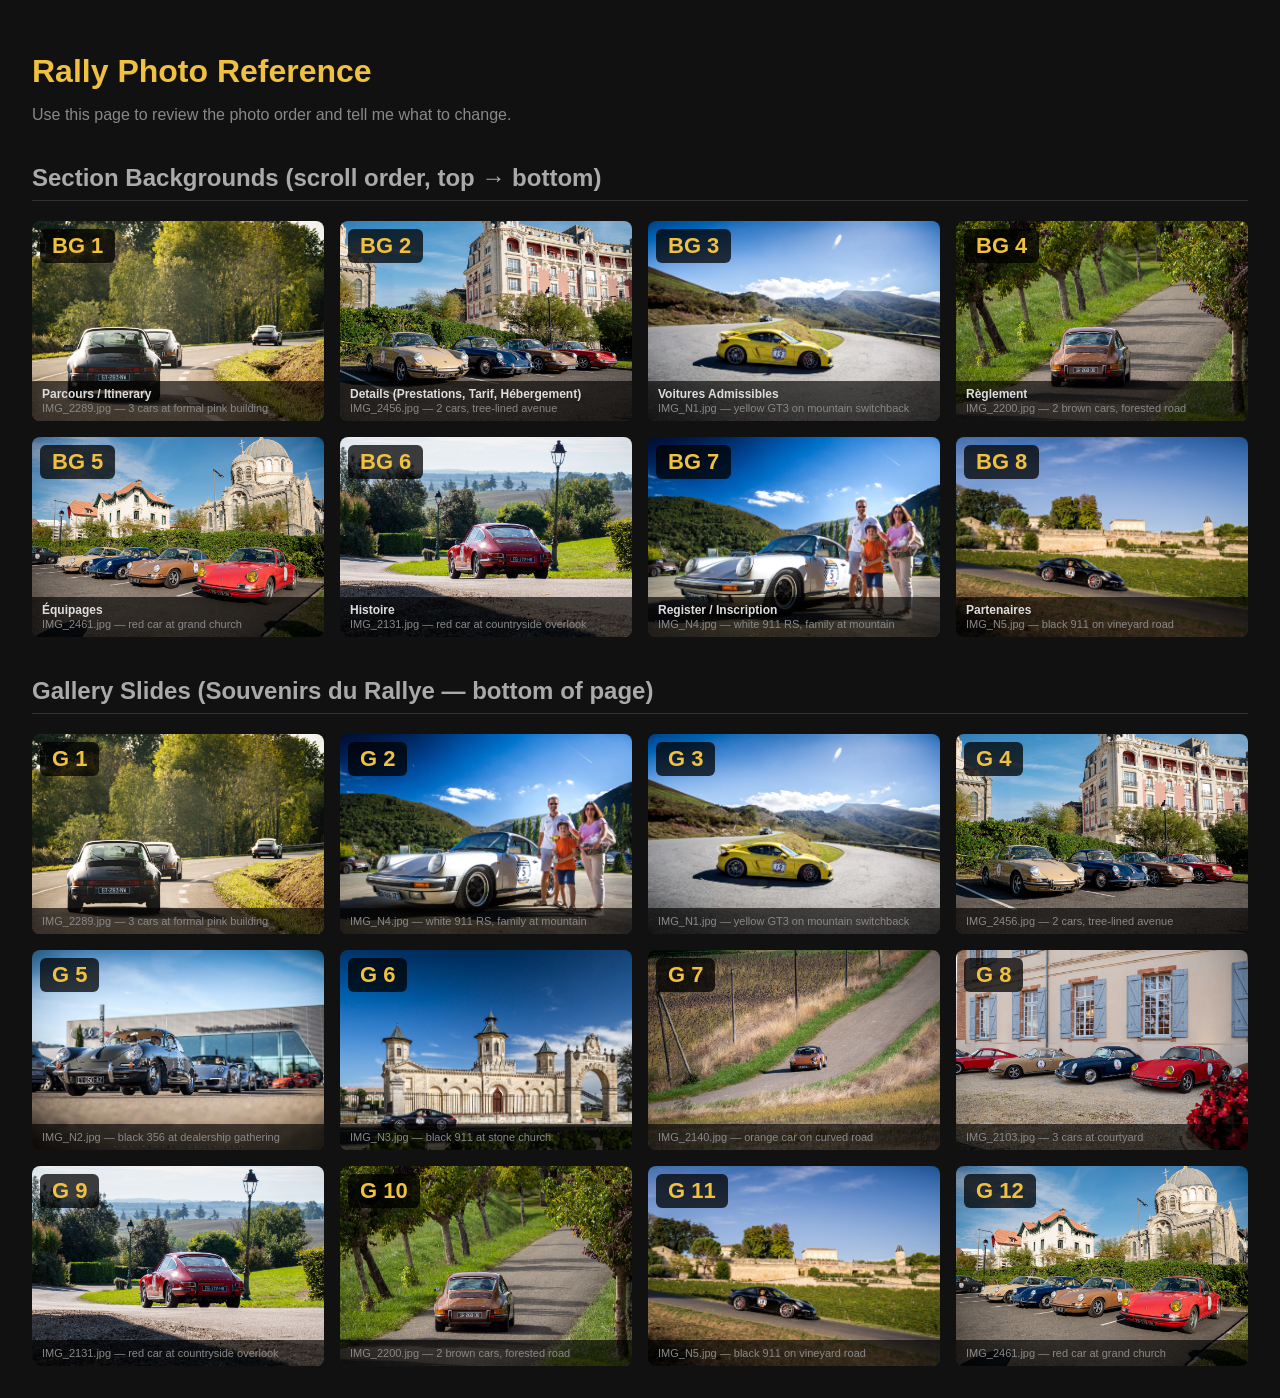
==== photo-reference.html @ 3733bbe3 "Add 5 new rally photos and refresh photo order for backgrounds and gallery - Add IMG_N1–N5 (mountain" ====
<!DOCTYPE html>
<html lang="en">
<head>
<meta charset="UTF-8">
<title>Rally Photo Reference</title>
<style>
  body { background: #111; color: #fff; font-family: sans-serif; padding: 24px; }
  h1 { color: #f0c040; margin-bottom: 8px; }
  h2 { color: #aaa; border-bottom: 1px solid #333; padding-bottom: 8px; margin-top: 40px; }
  .grid { display: grid; grid-template-columns: repeat(auto-fill, minmax(280px, 1fr)); gap: 16px; margin-top: 16px; }
  .card { position: relative; border-radius: 8px; overflow: hidden; background: #222; }
  .card img { width: 100%; height: 200px; object-fit: cover; display: block; }
  .label { position: absolute; top: 8px; left: 8px; background: rgba(0,0,0,0.75); color: #f0c040; font-size: 22px; font-weight: bold; padding: 4px 12px; border-radius: 6px; }
  .sublabel { position: absolute; bottom: 0; left: 0; right: 0; background: rgba(0,0,0,0.65); color: #ddd; font-size: 12px; padding: 6px 10px; }
  .section-name { color: #888; font-size: 11px; }
</style>
</head>
<body>

<h1>Rally Photo Reference</h1>
<p style="color:#888">Use this page to review the photo order and tell me what to change.</p>

<h2>Section Backgrounds (scroll order, top → bottom)</h2>
<div class="grid">

  <div class="card">
    <img src="img/provence/rally/IMG_2289.jpg">
    <div class="label">BG 1</div>
    <div class="sublabel"><b>Parcours / Itinerary</b><br><span class="section-name">IMG_2289.jpg — 3 cars at formal pink building</span></div>
  </div>

  <div class="card">
    <img src="img/provence/rally/IMG_2456.jpg">
    <div class="label">BG 2</div>
    <div class="sublabel"><b>Details (Prestations, Tarif, Hébergement)</b><br><span class="section-name">IMG_2456.jpg — 2 cars, tree-lined avenue</span></div>
  </div>

  <div class="card">
    <img src="img/provence/rally/IMG_N1.jpg">
    <div class="label">BG 3</div>
    <div class="sublabel"><b>Voitures Admissibles</b><br><span class="section-name">IMG_N1.jpg — yellow GT3 on mountain switchback</span></div>
  </div>

  <div class="card">
    <img src="img/provence/rally/IMG_2200.jpg">
    <div class="label">BG 4</div>
    <div class="sublabel"><b>Règlement</b><br><span class="section-name">IMG_2200.jpg — 2 brown cars, forested road</span></div>
  </div>

  <div class="card">
    <img src="img/provence/rally/IMG_2461.jpg">
    <div class="label">BG 5</div>
    <div class="sublabel"><b>Équipages</b><br><span class="section-name">IMG_2461.jpg — red car at grand church</span></div>
  </div>

  <div class="card">
    <img src="img/provence/rally/IMG_2131.jpg">
    <div class="label">BG 6</div>
    <div class="sublabel"><b>Histoire</b><br><span class="section-name">IMG_2131.jpg — red car at countryside overlook</span></div>
  </div>

  <div class="card">
    <img src="img/provence/rally/IMG_N4.jpg">
    <div class="label">BG 7</div>
    <div class="sublabel"><b>Register / Inscription</b><br><span class="section-name">IMG_N4.jpg — white 911 RS, family at mountain</span></div>
  </div>

  <div class="card">
    <img src="img/provence/rally/IMG_N5.jpg">
    <div class="label">BG 8</div>
    <div class="sublabel"><b>Partenaires</b><br><span class="section-name">IMG_N5.jpg — black 911 on vineyard road</span></div>
  </div>

</div>

<h2>Gallery Slides (Souvenirs du Rallye — bottom of page)</h2>
<div class="grid">

  <div class="card">
    <img src="img/provence/rally/IMG_2289.jpg">
    <div class="label">G 1</div>
    <div class="sublabel"><span class="section-name">IMG_2289.jpg — 3 cars at formal pink building</span></div>
  </div>

  <div class="card">
    <img src="img/provence/rally/IMG_N4.jpg">
    <div class="label">G 2</div>
    <div class="sublabel"><span class="section-name">IMG_N4.jpg — white 911 RS, family at mountain</span></div>
  </div>

  <div class="card">
    <img src="img/provence/rally/IMG_N1.jpg">
    <div class="label">G 3</div>
    <div class="sublabel"><span class="section-name">IMG_N1.jpg — yellow GT3 on mountain switchback</span></div>
  </div>

  <div class="card">
    <img src="img/provence/rally/IMG_2456.jpg">
    <div class="label">G 4</div>
    <div class="sublabel"><span class="section-name">IMG_2456.jpg — 2 cars, tree-lined avenue</span></div>
  </div>

  <div class="card">
    <img src="img/provence/rally/IMG_N2.jpg">
    <div class="label">G 5</div>
    <div class="sublabel"><span class="section-name">IMG_N2.jpg — black 356 at dealership gathering</span></div>
  </div>

  <div class="card">
    <img src="img/provence/rally/IMG_N3.jpg">
    <div class="label">G 6</div>
    <div class="sublabel"><span class="section-name">IMG_N3.jpg — black 911 at stone church</span></div>
  </div>

  <div class="card">
    <img src="img/provence/rally/IMG_2140.jpg">
    <div class="label">G 7</div>
    <div class="sublabel"><span class="section-name">IMG_2140.jpg — orange car on curved road</span></div>
  </div>

  <div class="card">
    <img src="img/provence/rally/IMG_2103.jpg">
    <div class="label">G 8</div>
    <div class="sublabel"><span class="section-name">IMG_2103.jpg — 3 cars at courtyard</span></div>
  </div>

  <div class="card">
    <img src="img/provence/rally/IMG_2131.jpg">
    <div class="label">G 9</div>
    <div class="sublabel"><span class="section-name">IMG_2131.jpg — red car at countryside overlook</span></div>
  </div>

  <div class="card">
    <img src="img/provence/rally/IMG_2200.jpg">
    <div class="label">G 10</div>
    <div class="sublabel"><span class="section-name">IMG_2200.jpg — 2 brown cars, forested road</span></div>
  </div>

  <div class="card">
    <img src="img/provence/rally/IMG_N5.jpg">
    <div class="label">G 11</div>
    <div class="sublabel"><span class="section-name">IMG_N5.jpg — black 911 on vineyard road</span></div>
  </div>

  <div class="card">
    <img src="img/provence/rally/IMG_2461.jpg">
    <div class="label">G 12</div>
    <div class="sublabel"><span class="section-name">IMG_2461.jpg — red car at grand church</span></div>
  </div>

</div>

</body>
</html>
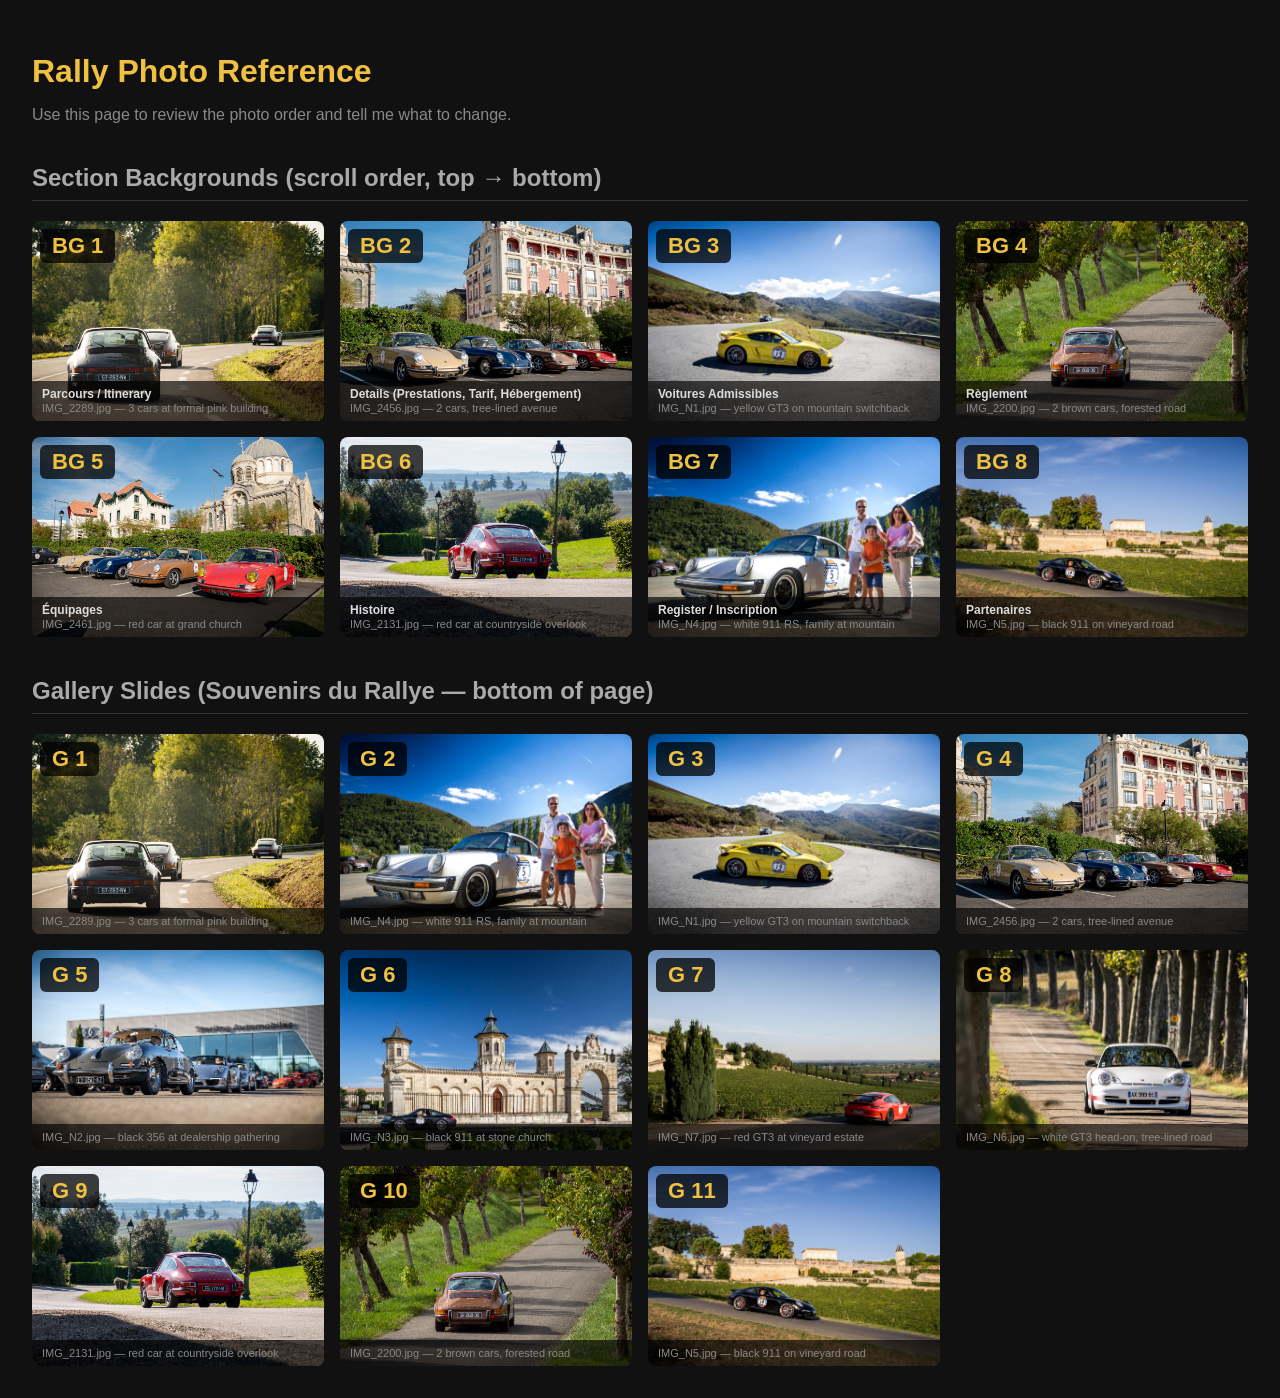
==== commit 6762ef7e: "Update gallery and RS Magazine partner logo - Replace G7 with IMG_N7 (red GT3 at vineyard estate) - " ====
--- a/photo-reference.html
+++ b/photo-reference.html
@@ -113,15 +113,15 @@
   </div>
 
   <div class="card">
-    <img src="img/provence/rally/IMG_2140.jpg">
+    <img src="img/provence/rally/IMG_N7.jpg">
     <div class="label">G 7</div>
-    <div class="sublabel"><span class="section-name">IMG_2140.jpg — orange car on curved road</span></div>
+    <div class="sublabel"><span class="section-name">IMG_N7.jpg — red GT3 at vineyard estate</span></div>
   </div>
 
   <div class="card">
-    <img src="img/provence/rally/IMG_2103.jpg">
+    <img src="img/provence/rally/IMG_N6.jpg">
     <div class="label">G 8</div>
-    <div class="sublabel"><span class="section-name">IMG_2103.jpg — 3 cars at courtyard</span></div>
+    <div class="sublabel"><span class="section-name">IMG_N6.jpg — white GT3 head-on, tree-lined road</span></div>
   </div>
 
   <div class="card">
@@ -142,11 +142,6 @@
     <div class="sublabel"><span class="section-name">IMG_N5.jpg — black 911 on vineyard road</span></div>
   </div>
 
-  <div class="card">
-    <img src="img/provence/rally/IMG_2461.jpg">
-    <div class="label">G 12</div>
-    <div class="sublabel"><span class="section-name">IMG_2461.jpg — red car at grand church</span></div>
-  </div>
 
 </div>
 
